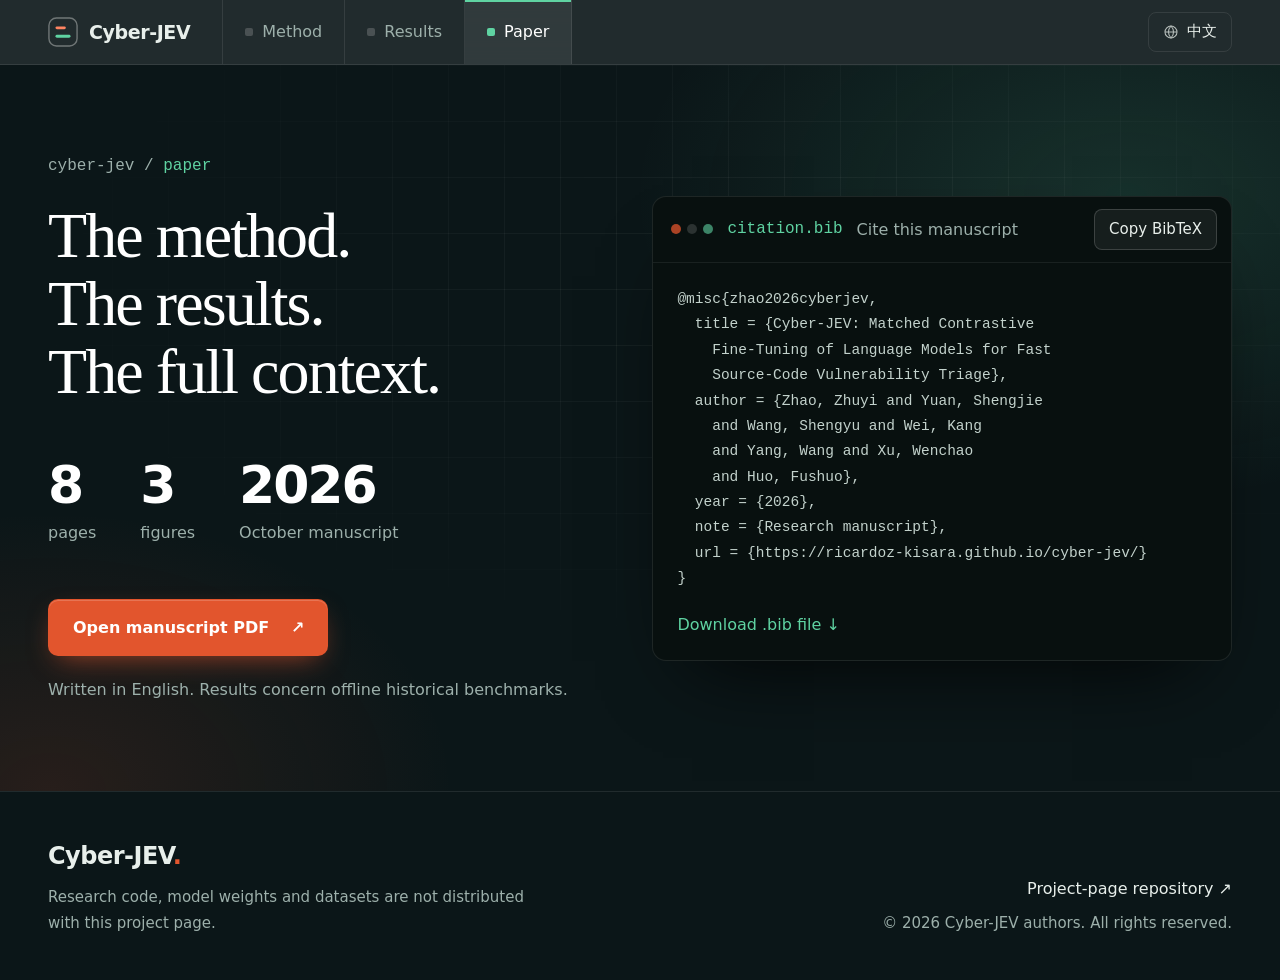
==== paper.html @ 34df8c3c "Split project page into four pages with a code-review design Overview, method, results and paper pag" ====
<!doctype html>
<html lang="en">
<head>
  <meta charset="utf-8">
  <meta name="viewport" content="width=device-width,initial-scale=1">
  <meta name="description" content="Read the Cyber-JEV research manuscript and cite it.">
  <meta name="theme-color" content="#0b1618">
  <link rel="canonical" href="https://ricardoz-kisara.github.io/cyber-jev/paper.html">
  <link rel="icon" href="data:image/svg+xml,%3Csvg xmlns='http://www.w3.org/2000/svg' viewBox='0 0 32 32'%3E%3Crect width='32' height='32' rx='8' fill='%230b1618'/%3E%3Crect x='7' y='10' width='12' height='3' rx='1.5' fill='%23ec6a43'/%3E%3Crect x='7' y='19' width='18' height='3' rx='1.5' fill='%2350c897'/%3E%3C/svg%3E">
  <link rel="stylesheet" href="styles.css">
  <title data-i18n="titlePaper">Paper · Cyber-JEV</title>
  <script src="script.js" defer></script>
</head>
<body>
<a class="skip" href="#main" data-i18n="skip">Skip to content</a>
<header class="header">
  <div class="header-inner">
    <a class="wordmark" href="./" aria-label="Cyber-JEV home"><svg class="brand-mark" viewBox="0 0 32 32" aria-hidden="true"><rect x="1" y="1" width="30" height="30" rx="8"/><rect class="bm-del" x="8" y="10" width="11" height="3" rx="1.5"/><rect class="bm-add" x="8" y="19" width="16" height="3" rx="1.5"/></svg>Cyber-JEV</a>
    <nav aria-label="Main navigation">
      <a href="method.html" data-i18n="navMethod">Method</a><a href="results.html" data-i18n="navResults">Results</a><a href="paper.html" aria-current="page" data-i18n="navPaper">Paper</a>
    </nav>
    <button class="language" id="language" type="button" aria-label="Switch to Chinese"><svg viewBox="0 0 24 24" aria-hidden="true"><circle cx="12" cy="12" r="9"/><path d="M3 12h18M12 3c2.5 2.6 3.8 5.6 3.8 9s-1.3 6.4-3.8 9c-2.5-2.6-3.8-5.6-3.8-9S9.5 5.6 12 3z"/></svg><span class="language-label">中文</span></button>
  </div>
</header>
<main id="main" class="paper-main">
  <section class="paper-section" aria-labelledby="paper-title"><div class="wrap paper-inner">
    <div>
      <p class="path">cyber-jev / <b>paper</b></p>
      <h1 id="paper-title" data-i18n="paperTitle">The method.<br>The results.<br>The full context.</h1>
      <div class="paper-facts"><p><strong>8</strong><span data-i18n="factPages">pages</span></p><p><strong>3</strong><span data-i18n="factFigures">figures</span></p><p><strong>2026</strong><span data-i18n="factDate">October manuscript</span></p></div>
      <a class="button primary" href="assets/cyber-jev-paper.pdf" target="_blank" rel="noopener"><span data-i18n="downloadPaper">Open manuscript PDF</span><span aria-hidden="true">↗</span></a>
      <p class="paper-meta" data-i18n="paperMeta">Written in English. Results concern offline historical benchmarks.</p>
    </div>
    <div class="citation-card"><div class="citation-header"><span class="window-dots" aria-hidden="true"><i></i><i></i><i></i></span><span class="citation-file">citation.bib</span><span class="citation-title" data-i18n="citationTitle">Cite this manuscript</span><button id="copy-citation" type="button" data-i18n="copy">Copy BibTeX</button></div><pre id="citation-text">@misc{zhao2026cyberjev,
  title = {Cyber-JEV: Matched Contrastive
    Fine-Tuning of Language Models for Fast
    Source-Code Vulnerability Triage},
  author = {Zhao, Zhuyi and Yuan, Shengjie
    and Wang, Shengyu and Wei, Kang
    and Yang, Wang and Xu, Wenchao
    and Huo, Fushuo},
  year = {2026},
  note = {Research manuscript},
  url = {https://ricardoz-kisara.github.io/cyber-jev/}
}</pre><a href="citation.bib" download data-i18n="downloadBib">Download .bib file ↓</a><span id="copy-status" class="sr-only" role="status" aria-live="polite"></span></div>
  </div></section>
</main>
<footer class="footer"><div class="wrap footer-inner"><div><a class="footer-brand" href="./">Cyber-JEV<span>.</span></a><p data-i18n="availability">Research code, model weights and datasets are not distributed with this project page.</p></div><div class="footer-right"><a href="https://github.com/RicardoZ-kisara/cyber-jev" target="_blank" rel="noopener" data-i18n="pageRepo">Project-page repository ↗</a><p>© 2026 Cyber-JEV authors. <span data-i18n="rights">All rights reserved.</span></p></div></div></footer>
</body>
</html>
---- styles.css ----
/* Cyber-JEV project page. The page reads like a reviewed patch:
   comparisons are diff lines (− before, + after), notes are code comments,
   the method is a commit graph and navigation is a set of editor tabs. */
:root {
  --bg: #f5f4ee;
  --bg-alt: #ecefe8;
  --surface: #fffefb;
  --ink: #0f1f22;
  --ink-2: #2c3d3f;
  --muted: #56645f;
  --line: #e2e3db;
  --line-strong: #cbd0c6;
  --night: #0b1618;
  --night-line: rgba(255, 255, 255, .09);
  --night-text: #e8efeb;
  --night-muted: #9db0ab;
  --vuln: #e2552d;
  --vuln-bright: #ff8462;
  --vuln-ink: #b5482a;
  --vuln-tint: rgba(226, 85, 45, .08);
  --fix: #1f8a66;
  --fix-bright: #5fd3a2;
  --fix-tint: rgba(31, 138, 102, .09);
  --alt: #3d6fa3;
  --hunk: #e3ecee;
  --hunk-ink: #3c6779;
  --sans: Inter, "Segoe UI", system-ui, -apple-system, "PingFang SC", "Microsoft YaHei", sans-serif;
  --serif: "Iowan Old Style", Georgia, "Times New Roman", "Songti SC", serif;
  --mono: ui-monospace, "JetBrains Mono", "Cascadia Code", "SF Mono", Consolas, monospace;
}

* { box-sizing: border-box; }
html { scroll-behavior: smooth; scroll-padding-top: 84px; }
body {
  margin: 0; background: var(--bg); color: var(--ink);
  font-family: var(--sans); font-size: 17px; line-height: 1.7;
  -webkit-font-smoothing: antialiased; text-rendering: optimizeLegibility;
  display: flex; flex-direction: column; min-height: 100vh;
}
main { flex: 1; }
button, a { -webkit-tap-highlight-color: transparent; touch-action: manipulation; }
button { font: inherit; cursor: pointer; }
a { color: inherit; text-decoration: none; }
a:focus-visible, button:focus-visible { outline: 2px solid var(--vuln); outline-offset: 4px; border-radius: 4px; }
::selection { background: rgba(95, 211, 162, .3); }
.wrap { width: min(1200px, calc(100% - 96px)); margin-inline: auto; }
.section { padding-top: 104px; padding-bottom: 104px; }
code, .mono { font-family: var(--mono); font-variant-ligatures: none; }

/* ---------- Header: editor tabs ---------- */
.header { position: sticky; top: 0; z-index: 30; color: var(--night-text); background: rgba(11, 22, 24, .9); backdrop-filter: blur(14px); -webkit-backdrop-filter: blur(14px); border-bottom: 1px solid var(--night-line); }
.header-inner { height: 64px; max-width: 1296px; margin: auto; padding: 0 48px; display: flex; align-items: stretch; gap: 32px; }
.wordmark { display: inline-flex; align-items: center; gap: 11px; font-weight: 700; font-size: 19px; letter-spacing: -.4px; }
.wordmark:hover { color: #fff; }
.brand-mark { width: 30px; height: 30px; flex-shrink: 0; }
.brand-mark > rect:first-child { fill: none; stroke: rgba(255, 255, 255, .35); stroke-width: 1.5; }
.bm-del { fill: var(--vuln-bright); }
.bm-add { fill: var(--fix-bright); }
.header nav { display: flex; align-items: stretch; border-left: 1px solid var(--night-line); }
.header nav a { position: relative; display: flex; align-items: center; gap: 9px; padding: 0 22px; font-size: 16px; color: var(--night-muted); border-right: 1px solid var(--night-line); transition: color .2s, background .2s; }
.header nav a::before { content: ""; width: 8px; height: 8px; border-radius: 2px; background: rgba(255, 255, 255, .18); }
.header nav a:hover { color: #fff; background: rgba(255, 255, 255, .04); }
.header nav a[aria-current=page] { color: #fff; background: rgba(255, 255, 255, .07); }
.header nav a[aria-current=page]::before { background: var(--fix-bright); }
.header nav a[aria-current=page]::after { content: ""; position: absolute; left: 0; right: 0; top: 0; height: 2px; background: var(--fix-bright); }
.language { margin-left: auto; align-self: center; display: inline-flex; align-items: center; gap: 8px; border: 1px solid var(--night-line); background: transparent; color: var(--night-text); border-radius: 8px; padding: 6px 14px; font-size: 15px; transition: background .2s; }
.language:hover { background: rgba(255, 255, 255, .08); }
.language svg { width: 16px; height: 16px; fill: none; stroke: currentColor; stroke-width: 1.6; opacity: .75; }

/* ---------- Shared vocabulary ---------- */
.eyebrow { font-size: 15px; font-weight: 600; letter-spacing: .02em; display: flex; align-items: center; gap: 10px; margin: 0 0 18px; color: var(--fix); }
.path { font-family: var(--mono); font-size: 16px; color: var(--night-muted); margin: 0 0 22px; }
.path b { font-weight: 500; color: var(--fix-bright); }
.section-title { font-family: var(--serif); font-size: 46px; line-height: 1.12; letter-spacing: -.025em; font-weight: 400; margin: 0; }
.lead { font-size: 20px; line-height: 1.7; margin: 24px 0 0; color: var(--ink-2); }
.comment { display: grid; grid-template-columns: 34px 1fr; font-size: 16px; line-height: 1.8; color: var(--muted); max-width: 940px; margin: 26px 0 0; }
.comment::before { content: "//"; font-family: var(--mono); font-weight: 600; color: var(--fix); }

/* Hunk header + diff panel */
.hunk { font-family: var(--mono); font-size: 15px; color: var(--hunk-ink); background: var(--hunk); border: 1px solid var(--line-strong); border-bottom: 0; border-radius: 12px 12px 0 0; padding: 9px 20px; }
.hunk .at { color: #7c9aa7; }
.diff-panel { display: grid; grid-template-columns: repeat(3, 1fr); background: var(--surface); border: 1px solid var(--line-strong); border-radius: 0 0 12px 12px; overflow: hidden; }
.diff-panel.two { grid-template-columns: 1fr 1fr; }
.dgroup { padding: 22px 0 20px; border-left: 1px solid var(--line); min-width: 0; }
.dgroup:first-child { border-left: 0; }
.dgroup-title { display: flex; justify-content: space-between; align-items: baseline; gap: 12px; font-size: 18px; font-weight: 650; margin: 0 24px 14px; }
.dgroup-title em { font-style: normal; font-size: 16px; font-weight: 700; color: var(--fix); white-space: nowrap; }
.drow { position: relative; display: grid; grid-template-columns: 46px auto 1fr; align-items: baseline; column-gap: 12px; padding: 4px 22px 4px 0; border-left: 3px solid transparent; }
.drow .sign { font-family: var(--mono); font-size: 26px; font-weight: 600; text-align: center; }
.drow .val { font-size: clamp(46px, 5vw, 70px); line-height: 1.12; font-weight: 750; letter-spacing: -.045em; font-variant-numeric: tabular-nums; }
.drow .who { font-size: 16px; color: var(--muted); }
.minus { background: var(--vuln-tint); border-left-color: var(--vuln); }
.minus .sign { color: var(--vuln); }
.minus .val { color: #b7867a; text-decoration: line-through; text-decoration-thickness: 3px; text-decoration-color: rgba(226, 85, 45, .5); }
.plus { background: var(--fix-tint); border-left-color: var(--fix); }
.plus .sign, .plus .val { color: var(--fix); }
.plus .who { color: var(--ink-2); font-weight: 600; }
.ctx .sign { color: var(--line-strong); }
.dnote { margin: 14px 24px 0; font-size: 15px; color: var(--muted); }

/* ---------- Home hero ---------- */
.hero-band, .page-band, .paper-section {
  position: relative; overflow: hidden; color: var(--night-text);
  background:
    radial-gradient(55% 60% at 88% 18%, rgba(95, 211, 162, .14), transparent 70%),
    radial-gradient(45% 55% at 4% 100%, rgba(226, 85, 45, .13), transparent 70%),
    var(--night);
}
.hero-band::before, .page-band::before, .paper-section::before {
  content: ""; position: absolute; inset: 0; pointer-events: none;
  background-image: linear-gradient(rgba(255, 255, 255, .045) 1px, transparent 1px), linear-gradient(90deg, rgba(255, 255, 255, .045) 1px, transparent 1px);
  background-size: 56px 56px;
  -webkit-mask-image: radial-gradient(ellipse 80% 70% at 60% 30%, #000 20%, transparent 75%);
  mask-image: radial-gradient(ellipse 80% 70% at 60% 30%, #000 20%, transparent 75%);
}
.hero-band { padding-bottom: 36px; }
.hero { position: relative; display: grid; grid-template-columns: 1.05fr 1fr; gap: 72px; padding-top: 88px; padding-bottom: 56px; align-items: center; }
.hero-band .eyebrow, .page-band .eyebrow, .paper-section .eyebrow { color: var(--fix-bright); }
.dot { width: 8px; height: 8px; background: var(--fix-bright); border-radius: 50%; display: inline-block; box-shadow: 0 0 0 4px rgba(95, 211, 162, .16); animation: pulse 2.8s ease-in-out infinite; }
@keyframes pulse { 50% { box-shadow: 0 0 0 7px rgba(95, 211, 162, 0); } }
.hero h1 {
  font-size: clamp(64px, 7.4vw, 104px); line-height: 1; letter-spacing: -.05em; margin: 0 0 22px; font-weight: 750;
  background: linear-gradient(180deg, #ffffff 30%, #b9cbc4); -webkit-background-clip: text; background-clip: text; color: transparent;
}
.title-dot { color: var(--vuln); -webkit-text-fill-color: var(--vuln); }
.hero-subtitle { font-family: var(--serif); font-size: clamp(32px, 3.3vw, 46px); letter-spacing: -.02em; line-height: 1.16; margin: 0 0 26px; color: #d4e0da; }
.hero-subtitle em { font-style: italic; color: var(--fix-bright); }
.hero-description { font-size: 19px; line-height: 1.7; max-width: 500px; color: var(--night-muted); margin: 0 0 36px; }
.hero-actions { display: flex; gap: 28px; align-items: center; flex-wrap: wrap; }
.button { display: inline-flex; align-items: center; gap: 22px; font-size: 16px; font-weight: 600; padding: 14px 22px 14px 24px; border-radius: 10px; border: 1px solid transparent; transition: background .2s, transform .2s, box-shadow .2s; }
.button:hover { transform: translateY(-2px); }
.primary { background: var(--vuln); color: #fff; box-shadow: 0 10px 28px -10px rgba(226, 85, 45, .7), inset 0 1px 0 rgba(255, 255, 255, .18); }
.primary:hover { background: #ef6339; color: #fff; }
.text-link { font-size: 16px; font-weight: 500; display: inline-flex; gap: 12px; align-items: center; color: var(--night-text); border-bottom: 1px solid rgba(255, 255, 255, .3); padding-bottom: 3px; }
.text-link:hover { color: var(--fix-bright); border-color: var(--fix-bright); }

.hero-visual { position: relative; margin: 0; padding: 22px; border-radius: 20px; background: linear-gradient(180deg, rgba(255, 255, 255, .055), rgba(255, 255, 255, .02)); border: 1px solid var(--night-line); box-shadow: 0 40px 80px -40px rgba(0, 0, 0, .8), inset 0 1px 0 rgba(255, 255, 255, .06); }
.visual-title { margin: 0 4px 14px; font-size: 16px; font-weight: 600; color: var(--night-text); }
.code-window { background: #08100f; border: 1px solid rgba(255, 255, 255, .08); border-radius: 12px; overflow: hidden; }
.window-heading { padding: 11px 14px; border-bottom: 1px solid rgba(255, 255, 255, .07); display: flex; align-items: center; gap: 12px; color: #b4c4bf; font-size: 14px; }
.window-dots { display: inline-flex; gap: 6px; }
.window-dots i { width: 10px; height: 10px; border-radius: 50%; background: rgba(255, 255, 255, .14); }
.window-dots i:first-child { background: rgba(226, 85, 45, .75); }
.window-dots i:last-child { background: rgba(95, 211, 162, .6); }
.window-tag { margin-left: auto; font-family: var(--mono); color: #8a9f9a; font-size: 13px; }
.diff { padding: 10px 0 12px; font-family: var(--mono); font-size: 13.5px; line-height: 1.85; color: #cfdcd7; overflow-x: auto; font-variant-ligatures: none; }
.dl { display: grid; grid-template-columns: 40px 18px 1fr; align-items: center; border-left: 2px solid transparent; padding-right: 12px; }
.dl code { font: inherit; white-space: pre; }
.ln { text-align: right; padding-right: 12px; color: #4f6460; user-select: none; }
.sg { text-align: center; user-select: none; }
.dl.del { background: rgba(226, 85, 45, .13); border-left-color: var(--vuln); }
.dl.del .sg, .dl.del .ln { color: var(--vuln-bright); }
.dl.del code { text-decoration: line-through; text-decoration-color: rgba(255, 132, 98, .45); }
.dl.add { background: rgba(95, 211, 162, .11); border-left-color: var(--fix-bright); }
.dl.add .sg, .dl.add .ln { color: var(--fix-bright); }
.diff b { font-weight: 400; }
.diff .k { color: #8ab8ff; }
.diff .f { color: #f2d48b; }
.diff .n { color: #f5a97f; }
.pair { display: grid; grid-template-columns: 1fr 1fr; gap: 10px; margin-top: 14px; }
.pair-item { padding: 14px; display: flex; align-items: flex-start; gap: 11px; border-radius: 12px; border: 1px solid; }
.vulnerable.pair-item { background: rgba(226, 85, 45, .08); border-color: rgba(226, 85, 45, .3); }
.patched.pair-item { background: rgba(95, 211, 162, .06); border-color: rgba(95, 211, 162, .25); }
.pair-text { flex: 1; min-width: 0; }
.pair-item small { display: block; font-size: 14px; color: var(--night-muted); line-height: 1.4; }
.pair-item strong { display: block; font-size: 17px; font-weight: 600; color: #fff; }
.pair-symbol { display: flex; align-items: center; justify-content: center; font-family: var(--mono); font-size: 17px; width: 28px; height: 28px; border-radius: 8px; flex-shrink: 0; margin-top: 2px; }
.vulnerable .pair-symbol { color: #fff; background: var(--vuln); }
.patched .pair-symbol { color: #06150f; background: var(--fix-bright); }
.meter { display: block; height: 5px; border-radius: 4px; background: rgba(255, 255, 255, .08); margin-top: 10px; overflow: hidden; }
.meter i { display: block; height: 100%; border-radius: inherit; }
.vulnerable .meter i { width: 88%; background: linear-gradient(90deg, #b8401f, var(--vuln-bright)); }
.patched .meter i { width: 26%; background: linear-gradient(90deg, #1d7a5a, var(--fix-bright)); }
.visual-output { margin: 14px 4px 2px; font-size: 15px; line-height: 1.6; color: var(--night-muted); }
.visual-output strong { color: #fff; font-weight: 600; }
.authors { position: relative; font-size: 16px; line-height: 1.8; display: flex; align-items: flex-end; justify-content: space-between; gap: 24px; padding-top: 24px; border-top: 1px solid var(--night-line); color: #c3d0cb; }
.authors p { margin: 0; }
.authors > span { font-size: 15px; white-space: nowrap; color: var(--night-muted); }
.star { color: var(--vuln-bright); margin-left: 1px; }

/* ---------- Home ---------- */
.home-diff { padding-top: 80px; }
.problem { display: grid; grid-template-columns: 1.15fr 1fr; gap: 64px; align-items: start; }
.findings { list-style: none; margin: 0; padding: 0; }
.findings li { display: grid; grid-template-columns: 48px 1fr; gap: 14px; padding: 26px 0; border-top: 1px solid var(--line-strong); }
.findings li:last-child { border-bottom: 1px solid var(--line-strong); }
.flag { width: 34px; height: 34px; border-radius: 50%; display: grid; place-items: center; background: var(--vuln); color: #fff; font-family: var(--mono); font-weight: 700; font-size: 18px; margin-top: 2px; }
.findings li:nth-child(2) .flag { background: #d4882a; }
.findings h3 { font-size: 20px; font-weight: 650; margin: 0 0 6px; }
.findings p { font-size: 16.5px; color: var(--muted); margin: 0; }

.tree-section { padding-bottom: 110px; }
.tree { margin-top: 30px; font-family: var(--mono); font-variant-ligatures: none; }
.tree-root { font-size: 17px; color: var(--muted); margin: 0 0 6px 12px; }
.tree-row { display: grid; grid-template-columns: 40px 170px 1fr 40px; gap: 18px; align-items: center; padding: 24px 12px; border-top: 1px solid var(--line); border-left: 3px solid transparent; transition: background .2s, border-color .2s; }
.tree-row:last-child { border-bottom: 1px solid var(--line); }
.tree-row:hover { background: var(--fix-tint); border-left-color: var(--fix); }
.branch { font-size: 22px; color: var(--line-strong); }
.tree-name { font-size: 26px; font-weight: 700; letter-spacing: -.02em; color: var(--ink); }
.tree-desc { font-family: var(--sans); font-size: 17px; color: var(--muted); }
.tree-go { justify-self: end; font-size: 24px; color: var(--fix); transition: transform .2s; }
.tree-row:hover .tree-go { transform: translateX(4px); }

/* ---------- Inner page header ---------- */
.page-head { position: relative; padding-top: 72px; padding-bottom: 72px; }
.page-title { font-family: var(--serif); font-size: clamp(44px, 5.4vw, 72px); line-height: 1.06; letter-spacing: -.03em; font-weight: 400; margin: 0; color: #fff; }
.page-intro { font-size: 20px; color: var(--night-muted); max-width: 640px; margin: 24px 0 0; }

/* ---------- Method: commit graph ---------- */
.graph { list-style: none; margin: 0; padding: 0 0 0 64px; position: relative; }
.graph::before { content: ""; position: absolute; left: 17px; top: 14px; bottom: 40px; width: 2px; background: linear-gradient(var(--vuln), var(--fix) 55%, var(--line-strong)); }
.commit { position: relative; padding-bottom: 88px; }
.commit:last-child { padding-bottom: 0; }
.node { position: absolute; left: -56px; top: 6px; width: 20px; height: 20px; border-radius: 50%; background: var(--bg); border: 4px solid var(--fix); }
.commit:first-child .node { border-color: var(--vuln); }
.commit-tag { display: inline-flex; gap: 10px; align-items: center; font-family: var(--mono); font-size: 15px; color: var(--ink-2); margin: 0 0 14px; }
.commit-tag b { font-weight: 600; color: var(--fix); border: 1px solid rgba(31, 138, 102, .4); background: var(--fix-tint); padding: 1px 10px; border-radius: 6px; }
.commit-grid { display: grid; grid-template-columns: 1fr 1fr; gap: 64px; align-items: start; }
.commit h2 { font-size: 34px; font-weight: 700; letter-spacing: -.025em; line-height: 1.2; margin: 0 0 12px; }
.commit-text > p { font-size: 18px; color: var(--ink-2); margin: 0; }
.figure-line { display: flex; align-items: baseline; gap: 16px; flex-wrap: wrap; margin: 28px 0 0; padding-top: 22px; border-top: 1px solid var(--line-strong); }
.figure-line strong { font-size: clamp(56px, 6vw, 80px); line-height: 1; font-weight: 750; letter-spacing: -.045em; color: var(--ink); }
.figure-line span { font-size: 17px; color: var(--muted); max-width: 260px; }

.mini-diff, .queue { background: var(--surface); border: 1px solid var(--line-strong); border-radius: 12px; overflow: hidden; font-family: var(--mono); font-variant-ligatures: none; }
.mini-head { font-size: 15px; color: var(--hunk-ink); background: var(--hunk); padding: 8px 16px; border-bottom: 1px solid var(--line-strong); }
.mrow { display: grid; grid-template-columns: 44px 1fr; align-items: center; padding: 14px 16px 14px 0; font-size: 17px; border-left: 3px solid transparent; }
.mrow > span:first-child { text-align: center; font-weight: 700; }
.mrow.minus { color: var(--vuln-ink); }
.mrow.plus { color: #186447; }
.mrow.ctx { color: var(--muted); border-top: 1px dashed var(--line); }
.formula { display: grid; grid-template-columns: 1fr auto 1fr; align-items: center; gap: 10px 12px; font-family: var(--mono); font-size: 17px; }
.formula b { font-weight: 400; font-size: 24px; color: var(--muted); text-align: center; }
.formula b:last-of-type { grid-column: 1 / -1; line-height: 1; transform: rotate(90deg); }
.term { padding: 16px 18px; border-radius: 10px; border: 1px solid; background: var(--surface); text-align: center; }
.t-model { grid-column: 1 / -1; }
.t-cls { color: #2c4a66; border-color: #c5d6e7; }
.t-rank { color: #186447; border-color: #b9e0cc; }
.t-model { color: #fff; background: var(--ink); border-color: var(--ink); }
.queue { padding: 10px 0; }
.q { display: grid; grid-template-columns: 136px 1fr; gap: 14px; align-items: center; padding: 7px 18px; font-size: 15px; color: var(--ink-2); }
.q i { height: 12px; border-radius: 4px; background: linear-gradient(90deg, var(--vuln) var(--s), var(--bg-alt) var(--s)); }
.q.out { color: var(--muted); }
.q.out i { background: linear-gradient(90deg, var(--line-strong) var(--s), var(--bg-alt) var(--s)); }
.cut { position: relative; margin: 10px 18px; border-top: 2px dashed var(--vuln); }
.cut span { position: absolute; right: 0; top: -13px; background: var(--surface); padding: 0 8px; font-family: var(--sans); font-size: 14px; font-weight: 600; color: var(--vuln); }
.graph-note { padding-left: 64px; }

/* ---------- Results ---------- */
.chapter { padding-top: 88px; }
.chapter-title { display: flex; align-items: center; gap: 18px; font-size: 38px; font-weight: 700; letter-spacing: -.025em; line-height: 1.2; margin: 0 0 10px; }
.chapter-no { font-family: var(--mono); font-size: 18px; font-weight: 600; color: var(--fix); border: 1px solid rgba(31, 138, 102, .4); background: var(--fix-tint); border-radius: 8px; padding: 2px 11px; }
.chapter-intro { font-size: 18px; color: var(--ink-2); margin: 0 0 32px; max-width: 760px; }

.cells-block { background: var(--surface); border: 1px solid var(--line-strong); border-radius: 0 0 12px 12px; padding: 26px 26px 20px; }
.cells-row { display: grid; grid-template-columns: 150px 1fr 150px; gap: 26px; align-items: center; padding: 14px 0; }
.cells-row + .cells-row { border-top: 1px dashed var(--line); }
.cells-label { display: flex; align-items: center; gap: 12px; font-size: 18px; font-weight: 600; }
.cells-label .sign { font-family: var(--mono); font-size: 24px; }
.cells-row.minus, .cells-row.plus { background: none; border-left: 0; }
.cells { display: grid; grid-template-columns: repeat(auto-fill, 11px); gap: 3px; }
.cells i { width: 11px; height: 11px; border-radius: 2px; background: #c3cbc6; }
.cells-row.plus .cells i { background: var(--fix); }
.cells i.missed, .cells-row.plus .cells i.missed { background: var(--vuln); }
.cells-count { margin: 0; text-align: right; }
.cells-count strong { display: block; font-size: 60px; line-height: 1; font-weight: 750; letter-spacing: -.045em; color: var(--vuln); }
.cells-row.minus .cells-count strong { color: #c99686; text-decoration: line-through; text-decoration-thickness: 3px; text-decoration-color: rgba(226, 85, 45, .45); }
.cells-count span { font-size: 16px; color: var(--muted); }
.legend { display: flex; flex-wrap: wrap; gap: 10px 26px; align-items: center; font-size: 15.5px; color: var(--ink-2); }
.cells-block .legend { margin-top: 12px; padding-top: 16px; border-top: 1px solid var(--line); }
.key { display: inline-flex; align-items: center; gap: 9px; }
.key::before { content: ""; width: 13px; height: 13px; border-radius: 3px; }
.key-found::before { background: var(--fix); }
.key-missed::before { background: var(--vuln); }
.legend-note { color: var(--muted); }
.stack-gap { margin-top: 22px; }

.sign-key { display: inline-flex; align-items: center; gap: 10px; }
.sign-key b { font-family: var(--mono); font-size: 22px; font-weight: 600; width: 18px; text-align: center; }
.sign-key.k-minus b { color: var(--vuln); }
.sign-key.k-plus b { color: var(--fix); }
.sign-key.k-alt b { color: var(--alt); }
.patch-legend { margin: 0; padding: 12px 20px; background: var(--hunk); border: 1px solid var(--line-strong); border-bottom: 0; border-radius: 12px 12px 0 0; }
.fill { background: var(--surface); }
.fill::before { content: ""; position: absolute; left: 0; top: 0; bottom: 0; width: var(--v); }
.fill > * { position: relative; }
.fill.minus::before { background: rgba(226, 85, 45, .14); }
.fill.plus::before { background: rgba(31, 138, 102, .18); }
.fill.alt { border-left-color: var(--alt); }
.fill.alt::before { background: rgba(61, 111, 163, .13); }
.fill.alt .sign, .fill.alt .val { color: var(--alt); }
.fill .val { font-size: clamp(40px, 4vw, 54px); }
.fill.minus .val { text-decoration: none; color: #b7867a; }
.set-sub { font-size: 15px; font-weight: 400; color: var(--muted); }

.doc-comment { margin-top: 72px; padding: 6px 0 6px 26px; border-left: 3px solid var(--line-strong); font-size: 17.5px; color: var(--ink-2); max-width: 980px; }
.doc-comment::before { content: "/* evaluation protocol */"; display: block; font-family: var(--mono); font-size: 15px; color: var(--fix); margin-bottom: 8px; }
.scope-section { display: grid; grid-template-columns: 1fr 1.05fr; gap: 72px; padding: 96px 0 0; align-items: center; }
.scope-section .eyebrow { color: var(--vuln); }
.scope-body { padding: 4px 0 4px 32px; border-left: 4px solid var(--vuln); }
.scope-body .lead { margin: 0 0 16px; }
.scope-body > p:last-child { font-size: 17px; color: var(--muted); margin: 0; }

.next-file { display: grid; grid-template-columns: 1fr auto; align-items: center; gap: 20px; margin-top: 80px; padding: 30px 12px; border-top: 1px solid var(--line-strong); border-bottom: 1px solid var(--line-strong); border-left: 3px solid transparent; transition: background .2s, border-color .2s; }
.next-file:hover { background: var(--fix-tint); border-left-color: var(--fix); }
.next-label { font-size: 17px; color: var(--muted); }
.next-name { font-family: var(--mono); font-size: 30px; font-weight: 700; letter-spacing: -.02em; color: var(--ink); }
.next-name i { font-style: normal; color: var(--fix); margin-left: 12px; }
.page-end { padding-bottom: 104px; }

/* ---------- Paper ---------- */
.paper-main { display: flex; }
.paper-section { flex: 1; display: flex; align-items: center; }
.paper-inner { position: relative; display: grid; grid-template-columns: .95fr 1.05fr; gap: 80px; padding-top: 88px; padding-bottom: 88px; align-items: center; }
.paper-section h1 { font-family: var(--serif); font-size: clamp(44px, 5vw, 64px); line-height: 1.06; font-weight: 400; letter-spacing: -.03em; margin: 0 0 36px; color: #fff; }
.paper-facts { display: flex; gap: 44px; margin-bottom: 36px; }
.paper-facts strong { display: block; font-size: 52px; line-height: 1; font-weight: 750; letter-spacing: -.04em; color: #fff; }
.paper-facts span { display: block; font-size: 16px; color: var(--night-muted); margin-top: 8px; }
.paper-meta { font-size: 16px; color: var(--night-muted); margin: 20px 0 0; }
.citation-card { background: #08100f; border: 1px solid var(--night-line); border-radius: 14px; overflow: hidden; box-shadow: 0 40px 80px -40px rgba(0, 0, 0, .9); }
.citation-header { display: flex; align-items: center; padding: 12px 14px 12px 18px; border-bottom: 1px solid rgba(255, 255, 255, .07); gap: 14px; font-size: 16px; color: #c3d0cb; }
.citation-file { font-family: var(--mono); color: var(--fix-bright); }
.citation-title { flex: 1; color: var(--night-muted); }
.citation-header button { font-size: 15px; background: rgba(255, 255, 255, .06); border: 1px solid rgba(255, 255, 255, .16); color: var(--night-text); border-radius: 8px; padding: 7px 14px; transition: background .2s; }
.citation-header button:hover { background: rgba(95, 211, 162, .14); }
.citation-card pre { font-family: var(--mono); font-size: 14.5px; line-height: 1.75; color: #c3d2cc; overflow: auto; margin: 0; padding: 24px 24px 18px; white-space: pre-wrap; overflow-wrap: anywhere; }
.citation-card > a { display: inline-block; color: var(--fix-bright); font-size: 16px; margin: 0 24px 22px; }
.citation-card > a:hover { color: #fff; }

/* ---------- Footer ---------- */
.footer { background: var(--night); color: var(--night-text); border-top: 1px solid var(--night-line); }
.footer-inner { padding-top: 44px; padding-bottom: 44px; display: flex; justify-content: space-between; gap: 55px; }
.footer-brand { font-size: 24px; font-weight: 700; letter-spacing: -.5px; }
.footer-brand span { color: var(--vuln); }
.footer p { font-size: 15px; color: var(--night-muted); max-width: 480px; margin: 8px 0 0; }
.footer-right { text-align: right; align-self: flex-end; }
.footer-right > a { font-size: 16px; color: var(--night-text); }
.footer a:hover { color: var(--fix-bright); }

.skip { position: absolute; top: -80px; left: 12px; z-index: 40; background: var(--vuln); color: #fff; padding: 10px 15px; border-radius: 8px; }
.skip:focus { top: 10px; }
.sr-only { position: absolute; width: 1px; height: 1px; padding: 0; margin: -1px; overflow: hidden; clip: rect(0, 0, 0, 0); white-space: nowrap; border: 0; }

.reveal { opacity: 0; transform: translateY(18px); transition: opacity .7s ease, transform .7s cubic-bezier(.2, .7, .2, 1); }
.reveal.in { opacity: 1; transform: none; }

/* Chinese typography */
html[lang=zh-CN] .hero-subtitle { font-family: var(--sans); font-size: 42px; line-height: 1.35; letter-spacing: 0; font-weight: 500; }
html[lang=zh-CN] .hero-subtitle em { font-style: normal; }
html[lang=zh-CN] .section-title, html[lang=zh-CN] .page-title, html[lang=zh-CN] .paper-section h1 { font-family: var(--sans); line-height: 1.3; font-weight: 600; letter-spacing: 0; }
html[lang=zh-CN] .section-title { font-size: 38px; }
html[lang=zh-CN] .page-title, html[lang=zh-CN] .paper-section h1 { font-size: clamp(38px, 4.4vw, 56px); }
html[lang=zh-CN] .doc-comment::before { content: "/* 评测协议 */"; }

/* ---------- Responsive ---------- */
@media (max-width: 1100px) {
  .hero { gap: 40px; }
  .section-title { font-size: 40px; }
  .problem, .scope-section { gap: 52px; }
  .commit-grid { gap: 40px; }
  .cells-row { grid-template-columns: 130px 1fr 120px; gap: 20px; }
  .paper-inner { gap: 48px; }
  .diff { font-size: 12.5px; }
}
@media (max-width: 860px) {
  .wrap { width: calc(100% - 48px); }
  .header-inner { padding: 0 24px; gap: 20px; }
  .header nav a { padding: 0 14px; }
  .hero { grid-template-columns: 1fr; gap: 44px; padding-top: 56px; padding-bottom: 40px; }
  .hero-copy, .hero-visual { max-width: 640px; }
  .authors { display: block; }
  .authors > span { display: block; margin-top: 4px; }
  .home-diff { padding-top: 56px; }
  .diff-panel, .diff-panel.two { grid-template-columns: 1fr; }
  .dgroup { border-left: 0; border-top: 1px solid var(--line); }
  .dgroup:first-child { border-top: 0; }
  .section { padding-block: 76px; }
  .problem, .scope-section { grid-template-columns: 1fr; gap: 32px; }
  .tree-row { grid-template-columns: 30px 1fr 30px; row-gap: 4px; }
  .tree-desc { grid-column: 2 / 3; grid-row: 2; }
  .tree-go { grid-row: 1 / 3; grid-column: 3; }
  .graph { padding-left: 44px; }
  .graph::before { left: 9px; }
  .node { left: -44px; }
  .graph-note { padding-left: 44px; }
  .commit-grid { grid-template-columns: 1fr; gap: 28px; }
  .chapter { padding-top: 64px; }
  .cells-row { grid-template-columns: 1fr auto; gap: 12px 16px; }
  .cells-row .cells { grid-column: 1 / 3; grid-row: 2; }
  .cells-count { display: flex; align-items: baseline; gap: 8px; }
  .cells-count strong { display: inline; font-size: 44px; }
  .paper-inner { grid-template-columns: 1fr; gap: 44px; padding-block: 64px; }
  .paper-section h1 br { display: none; }
  .footer-right { min-width: 180px; }
}
@media (max-width: 560px) {
  body { font-size: 16px; }
  .wrap { width: calc(100% - 32px); }
  .header-inner { height: auto; padding: 0 16px; flex-wrap: wrap; gap: 0; }
  .wordmark { height: 54px; font-size: 17px; gap: 9px; }
  .brand-mark { width: 26px; height: 26px; }
  .language { padding: 5px 11px; font-size: 14px; }
  .header nav { order: 3; width: calc(100% + 32px); margin: 0 -16px; border-left: 0; border-top: 1px solid var(--night-line); height: 46px; }
  .header nav a { flex: 1; justify-content: center; padding: 0 6px; font-size: 15px; }
  .header nav a:last-child { border-right: 0; }
  .hero { padding-top: 40px; gap: 36px; }
  .hero h1 { font-size: 60px; }
  .hero-subtitle { font-size: 34px; }
  .hero-description { font-size: 17px; margin-bottom: 28px; }
  .eyebrow { font-size: 14px; }
  .hero-visual { padding: 14px 12px 12px; border-radius: 18px; }
  .visual-title { font-size: 15px; margin: 2px 4px 12px; }
  .diff { font-size: 11px; }
  .dl { grid-template-columns: 28px 14px 1fr; padding-right: 8px; }
  .ln { padding-right: 8px; }
  .pair { gap: 8px; }
  .pair-item { padding: 12px 10px; gap: 8px; }
  .pair-item strong { font-size: 16px; }
  .pair-symbol { width: 24px; height: 24px; font-size: 15px; border-radius: 6px; }
  .authors { font-size: 15px; }
  .hunk { font-size: 14px; padding: 8px 14px; }
  .dgroup-title { margin: 0 16px 12px; font-size: 17px; }
  .drow { grid-template-columns: 36px auto 1fr; padding-right: 14px; }
  .drow .sign { font-size: 22px; }
  .drow .val { font-size: 50px; }
  .dnote { margin: 12px 16px 0; }
  .section-title { font-size: 34px; }
  .lead { font-size: 18px; }
  .tree-row { padding: 20px 8px; gap: 4px 12px; }
  .tree-name { font-size: 22px; }
  .tree-desc { font-size: 16px; }
  .page-head { padding-top: 48px; padding-bottom: 52px; }
  .page-title { font-size: 42px; }
  .page-intro { font-size: 17px; }
  .path { font-size: 15px; }
  .commit h2 { font-size: 27px; }
  .commit-text > p { font-size: 17px; }
  .commit { padding-bottom: 64px; }
  .q { grid-template-columns: 112px 1fr; padding: 6px 14px; font-size: 14px; }
  .formula { font-size: 15px; gap: 8px; }
  .term { padding: 12px 14px; }
  .chapter-title { font-size: 28px; gap: 12px; }
  .chapter-no { font-size: 16px; }
  .chapter-intro { font-size: 16.5px; }
  .cells-block { padding: 18px 16px 16px; }
  .cells { grid-template-columns: repeat(auto-fill, 8px); gap: 2px; }
  .cells i { width: 8px; height: 8px; }
  .patch-legend { padding: 10px 14px; gap: 6px 18px; font-size: 15px; }
  .fill .val { font-size: 44px; }
  .doc-comment { padding-left: 18px; font-size: 16.5px; }
  .scope-body { padding-left: 22px; }
  .next-file { padding: 24px 8px; margin-top: 60px; }
  .next-name { font-size: 24px; }
  .paper-inner { padding-block: 52px; }
  .paper-facts { gap: 28px; }
  .paper-facts strong { font-size: 44px; }
  .citation-card pre { font-size: 12.5px; padding: 18px 16px 14px; }
  .citation-card > a { margin: 0 16px 18px; }
  .citation-header { padding: 11px 12px 11px 16px; font-size: 15px; }
  .citation-title { display: none; }
  .citation-header button { margin-left: auto; }
  .footer-inner { display: block; padding-block: 34px; }
  .footer-right { text-align: left; margin-top: 22px; }
  html[lang=zh-CN] .hero-subtitle { font-size: 32px; }
  html[lang=zh-CN] .section-title { font-size: 30px; }
  html[lang=zh-CN] .page-title, html[lang=zh-CN] .paper-section h1 { font-size: 36px; }
}
@media (prefers-reduced-motion: reduce) {
  html { scroll-behavior: auto; }
  .button, .tree-row, .tree-go, .next-file { transition: none; }
  .button:hover { transform: none; }
  .dot { animation: none; }
  .reveal { opacity: 1; transform: none; transition: none; }
}
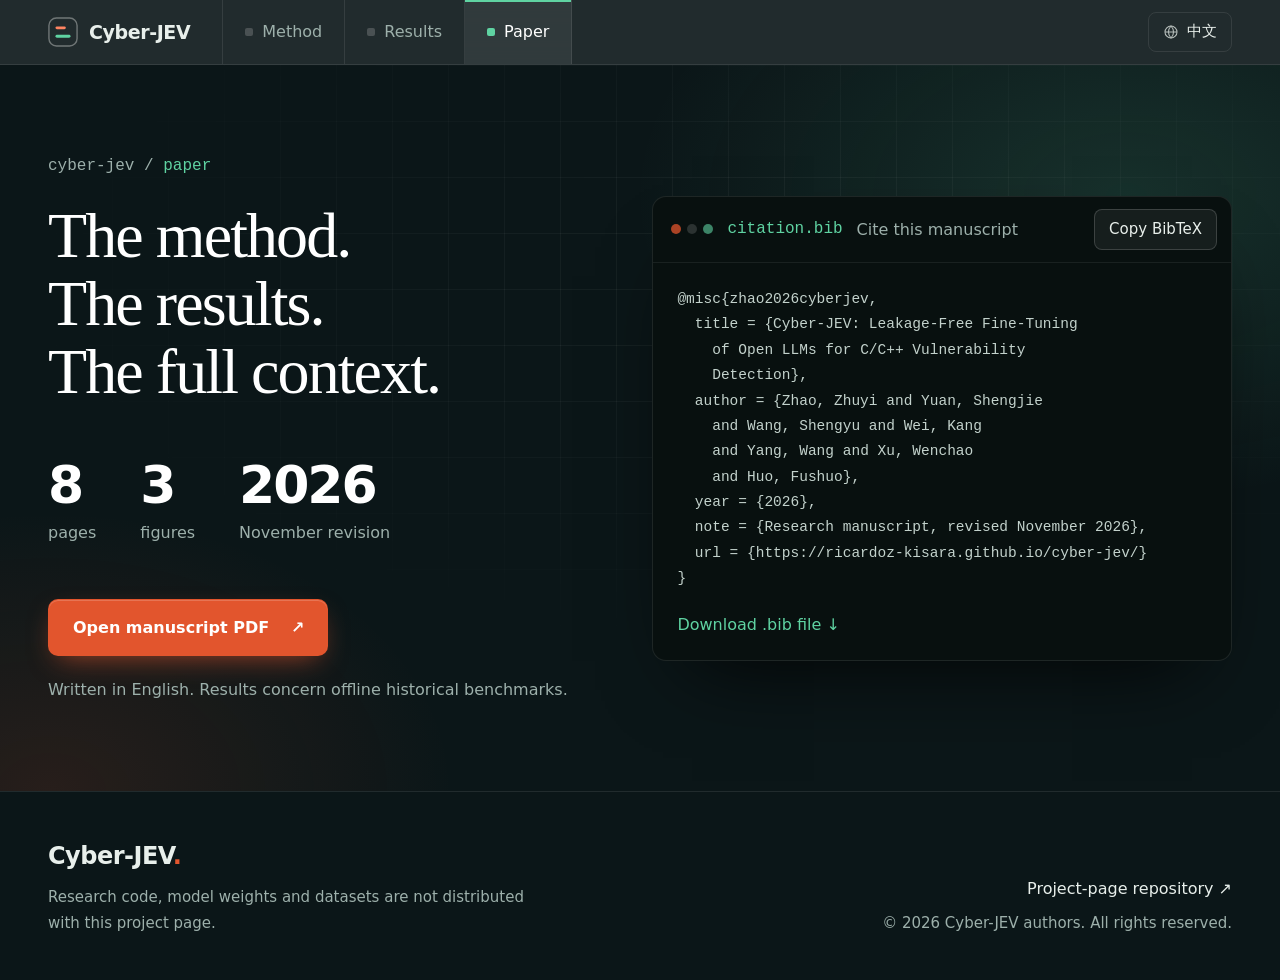
==== commit ca58a752: "Replace the manuscript with the November 2026 revision and update its title and citation" ====
--- a/paper.html
+++ b/paper.html
@@ -27,20 +27,20 @@
     <div>
       <p class="path">cyber-jev / <b>paper</b></p>
       <h1 id="paper-title" data-i18n="paperTitle">The method.<br>The results.<br>The full context.</h1>
-      <div class="paper-facts"><p><strong>8</strong><span data-i18n="factPages">pages</span></p><p><strong>3</strong><span data-i18n="factFigures">figures</span></p><p><strong>2026</strong><span data-i18n="factDate">October manuscript</span></p></div>
+      <div class="paper-facts"><p><strong>8</strong><span data-i18n="factPages">pages</span></p><p><strong>3</strong><span data-i18n="factFigures">figures</span></p><p><strong>2026</strong><span data-i18n="factDate">November revision</span></p></div>
       <a class="button primary" href="assets/cyber-jev-paper.pdf" target="_blank" rel="noopener"><span data-i18n="downloadPaper">Open manuscript PDF</span><span aria-hidden="true">↗</span></a>
       <p class="paper-meta" data-i18n="paperMeta">Written in English. Results concern offline historical benchmarks.</p>
     </div>
     <div class="citation-card"><div class="citation-header"><span class="window-dots" aria-hidden="true"><i></i><i></i><i></i></span><span class="citation-file">citation.bib</span><span class="citation-title" data-i18n="citationTitle">Cite this manuscript</span><button id="copy-citation" type="button" data-i18n="copy">Copy BibTeX</button></div><pre id="citation-text">@misc{zhao2026cyberjev,
-  title = {Cyber-JEV: Matched Contrastive
-    Fine-Tuning of Language Models for Fast
-    Source-Code Vulnerability Triage},
+  title = {Cyber-JEV: Leakage-Free Fine-Tuning
+    of Open LLMs for C/C++ Vulnerability
+    Detection},
   author = {Zhao, Zhuyi and Yuan, Shengjie
     and Wang, Shengyu and Wei, Kang
     and Yang, Wang and Xu, Wenchao
     and Huo, Fushuo},
   year = {2026},
-  note = {Research manuscript},
+  note = {Research manuscript, revised November 2026},
   url = {https://ricardoz-kisara.github.io/cyber-jev/}
 }</pre><a href="citation.bib" download data-i18n="downloadBib">Download .bib file ↓</a><span id="copy-status" class="sr-only" role="status" aria-live="polite"></span></div>
   </div></section>
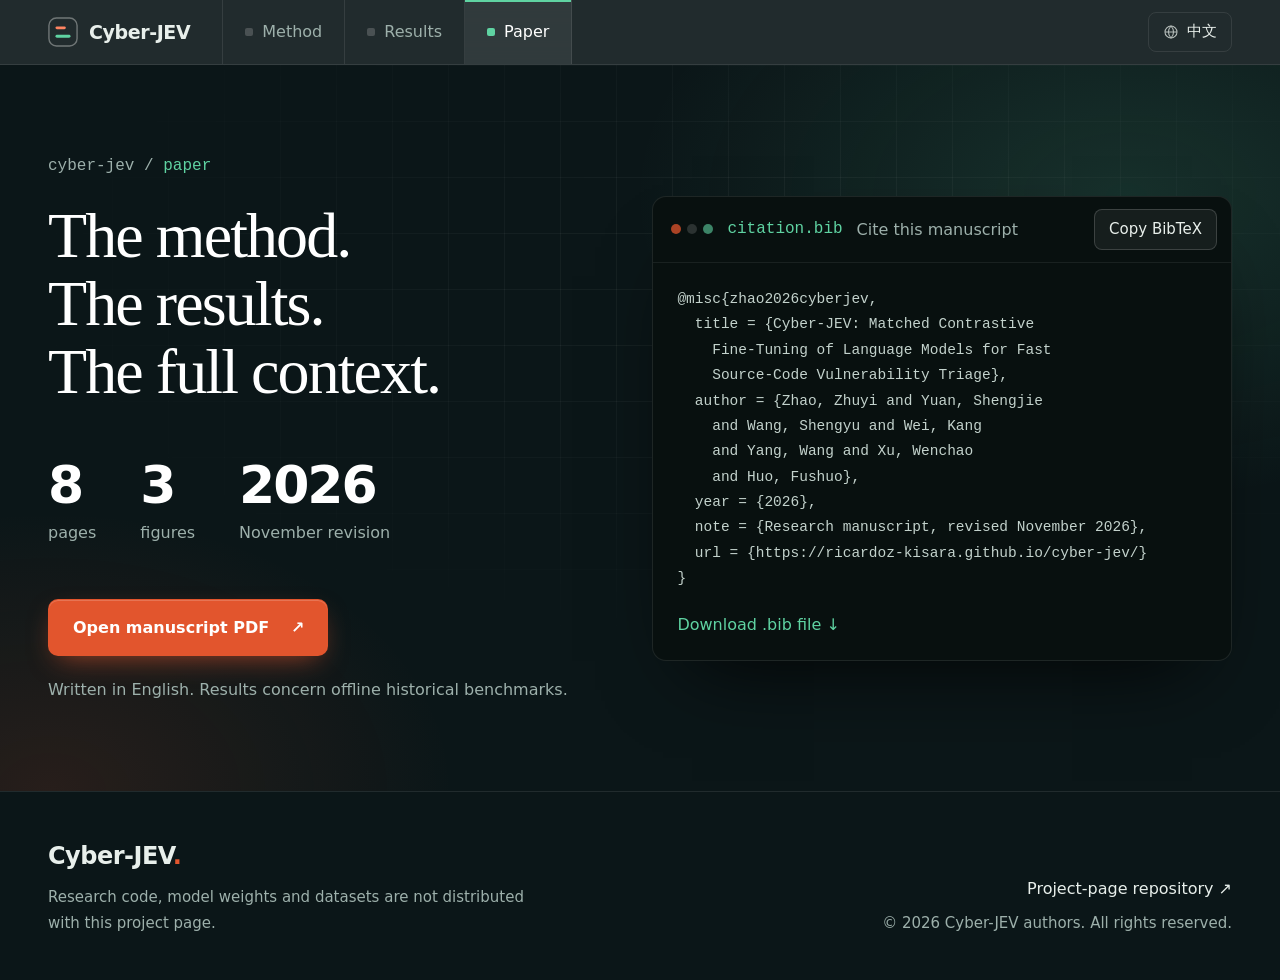
==== commit 520f144e: "Replace the manuscript with the camera-ready version of the reviewed paper and restore its title" ====
--- a/paper.html
+++ b/paper.html
@@ -32,9 +32,9 @@
       <p class="paper-meta" data-i18n="paperMeta">Written in English. Results concern offline historical benchmarks.</p>
     </div>
     <div class="citation-card"><div class="citation-header"><span class="window-dots" aria-hidden="true"><i></i><i></i><i></i></span><span class="citation-file">citation.bib</span><span class="citation-title" data-i18n="citationTitle">Cite this manuscript</span><button id="copy-citation" type="button" data-i18n="copy">Copy BibTeX</button></div><pre id="citation-text">@misc{zhao2026cyberjev,
-  title = {Cyber-JEV: Leakage-Free Fine-Tuning
-    of Open LLMs for C/C++ Vulnerability
-    Detection},
+  title = {Cyber-JEV: Matched Contrastive
+    Fine-Tuning of Language Models for Fast
+    Source-Code Vulnerability Triage},
   author = {Zhao, Zhuyi and Yuan, Shengjie
     and Wang, Shengyu and Wei, Kang
     and Yang, Wang and Xu, Wenchao
